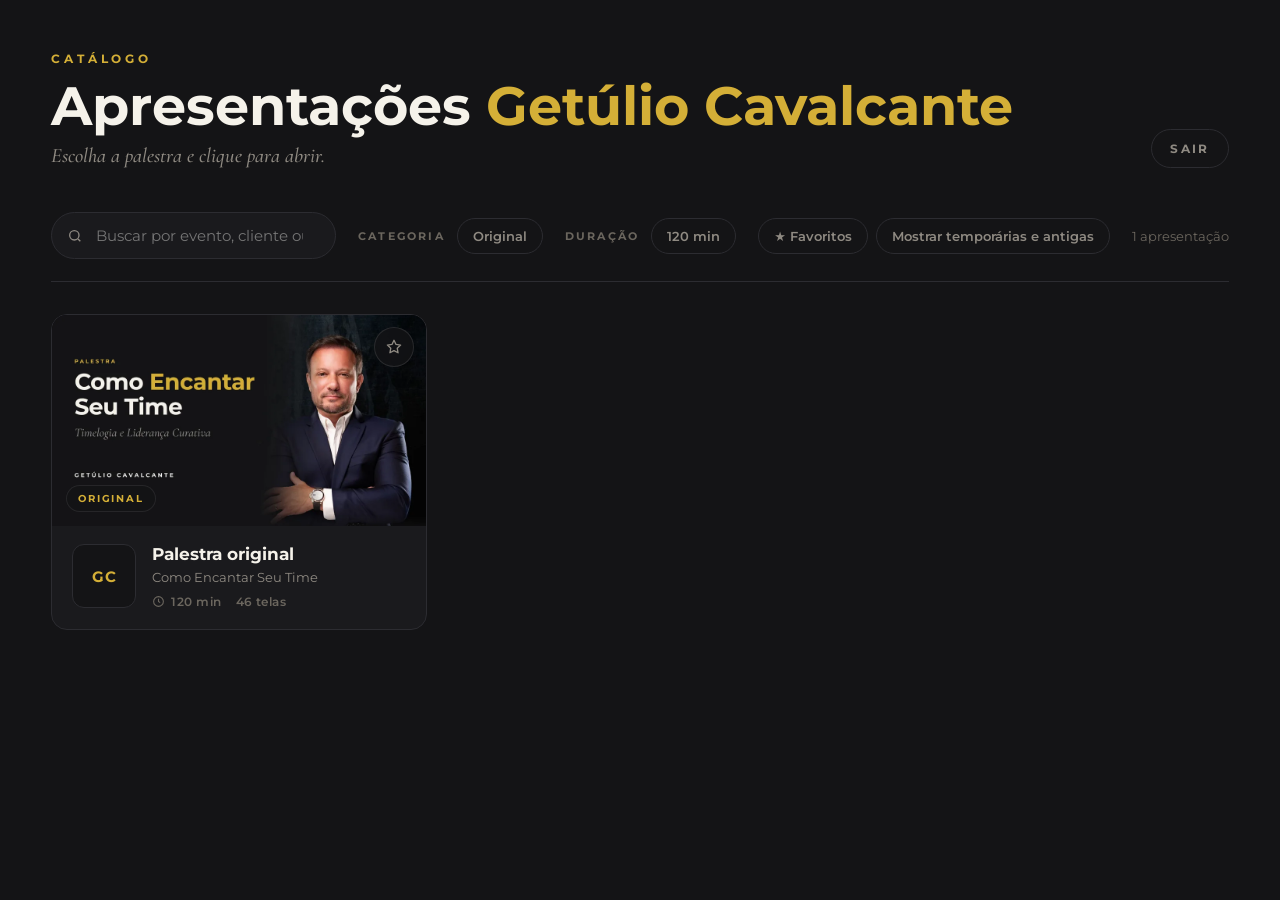
==== publicar/apresentacoes/index.html @ 5ba4e810 "Catálogo de apresentações com acesso por token - edições em edicoes/<slug>/edicao.json; build gera p" ====
<!doctype html>
<html lang="pt-BR">
<head>
<meta charset="utf-8">
<meta name="viewport" content="width=device-width, initial-scale=1">
<meta name="robots" content="noindex, nofollow">
<title>Apresentações · Getúlio Cavalcante</title>
<style>
@font-face{font-family:"Montserrat";font-style:normal;font-weight:100 900;font-display:block;src:url([data-uri]) format("woff2");unicode-range:U+0000-00FF,U+0131,U+0152-0153,U+02BB-02BC,U+02C6,U+02DA,U+02DC,U+0304,U+0308,U+0329,U+2000-206F,U+20AC,U+2122,U+2191,U+2193,U+2212,U+2215,U+FEFF,U+FFFD}
@font-face{font-family:"Montserrat";font-style:italic;font-weight:100 900;font-display:block;src:url([data-uri]) format("woff2");unicode-range:U+0000-00FF,U+0131,U+0152-0153,U+02BB-02BC,U+02C6,U+02DA,U+02DC,U+0304,U+0308,U+0329,U+2000-206F,U+20AC,U+2122,U+2191,U+2193,U+2212,U+2215,U+FEFF,U+FFFD}
@font-face{font-family:"Cormorant Garamond";font-style:italic;font-weight:100 900;font-display:block;src:url([data-uri]) format("woff2");unicode-range:U+0000-00FF,U+0131,U+0152-0153,U+02BB-02BC,U+02C6,U+02DA,U+02DC,U+0304,U+0308,U+0329,U+2000-206F,U+20AC,U+2122,U+2191,U+2193,U+2212,U+2215,U+FEFF,U+FFFD}
@font-face{font-family:"Cormorant Garamond";font-style:normal;font-weight:100 900;font-display:block;src:url([data-uri](var(--u)*9)/bZbXAZX35pC1QDChRE/[base64]/gl+Z4+7vU+FZmGe/nWBMJs8nc/SGcFyZ5QGmkSeUNTqwBVfZSIFd0UJWV567XRT/ye7JRK8hnEKC0Vm+ST/+j1bkV8gLukPzy4++LEAHaR2Ulcvl2ZJsSYZiroyZqYZgznUrTZqAToiFViMk8NyNMHhzfe1I9mOexTZbsiiwgu36qM4AYTVWbZmJUU9dandeUiI91s0gWTdRKiUSroNfPo5MS1LSxXf+IfYqQCwA2xM/[base64]/[base64]/rQfNxBoTE1qqyuev8baylWozWhshieMJi6ii7q9nS30Uix57zNb3+E7v3fVGUyzcFAaFhUF1ofXOiUvrxxRzSPAhHmjd1kJCIOLsJZyv0m3972sVE18PfHevD2SPjMEX08qLV3fxXwnRvGGV8K1WBjUBoKWf+rVfPYjtrsboQ/ClYFmIh2ukHMePn8lhgxUeJqKZC9tT3QzjVlIIa4GG63jNO/K+yGaaxkADGFqAekuwi4mZtr9OCS66prQwo2COdwLJTJoDYWkybVUtwJZLpeVskleaZMn55tbXVFbVIe9NH3pbfVHf3NThKpTt/qfbmc8FeTi6bLUCIM5qXQBuGRZcuNlT3HEERO85+FS9z7ROstmsPMwZlN81C7nY9gmUfLij6k6GLdx6iePpq1SXeZ67suTIhVzTt8W9gdRgNk42Rqa7lPI1gEeVB/[base64]//mW1Y3fWTTVD641rCc0oV51QiEVIdCjvnKroRUhUgZiKikAQxplxuK6E0Mamnm3JallLPCnabXiBp4et/jkfeo+hi4rKlxa0yBaeJ+a06XoKQFVZ2lmJbv5FGDw/[base64]/zhYISHG+DdbDvwsdhVucFWfstm3G6DbZgOI5DOWThoQ/u0IREZtYBEXQTTEiTdUOIzlDHp/5FBw/OYCVZUXQ8wwU3tUfxW7iP24zg1igj5awih8ZEdc7ziubMufQYJlXOXxDzDpd7Fjqkz192DRE3F1JrRO9um7hdjKORK2eCwIPDqPRyB29KrFkLm4cxws2F2FJsxYK9yzEvLDCLN9/[base64]/uAGXya7gNB2jbFzWEZ1Xw3xv6Jt9XrAYDgRQHladkPUry83zmf7OXqhg9LdY72C9HtTqjd3f9TpZn34MLx5u6XJidxLlbRFV4YddmkYS4W91pKeeZKkptjLlSKWojRLMrk/32bKS74KY1PUZG1LUtQnQJNcx43DPFmqFbmPS271e1OmLkb/9cIK4sB7CardpxJmHIguYiIgO3+kuaj2ZqLKRjPEegaSNnHBlJ8DNxBMUw4hPMXJj8pq+MZ7yXIuM9MIGCZHQSfYqyDEvMD9gxnAUtSTZgNvja6SaqdcgC4e3kOu+ZEwz6WOmTBhVPAfLQpRLCMpRyZOuxIMriaCsAy6hx/1RlrcGh4y/hWe4eyKgKc8Cy0vJZnW17RmVEEzUq/hLt6CDlgX8ZM5pGPeuM4HA3PBV4QJS4HzJ67wHTtdjPD/cCS2ct5K3sbIPc0CEptaUCr8bkqlF2+5ALepIJDyb1+RM2Po/6CT0GYpUlMY2DCqqYIWFwmldyiSaH6bRPzEvfT+jyh0niG6vx6i5ize5EwKEqcXcRZ4dg9mWufcJcLHQRKQcmDOV2d4rUQQW/7+FhuWUphok8pGQNCVp7tayLK4RtPDR74WhTIVTHmbvJM9vX1ZlTDS3gZRunEL4Qkfk4XatGp42Nw0iOsDDlNGMXI0iaDc0Yn+kXwIPH+DLPiHgadoVJPPCCH22P3yrywwS8cvM9puhLnY90155I3Yr6EQ3evX0XJSpOBUw/mKI/[base64]/ChY+djpXgoG2DhJ7yXKVH6wSH0OKF9c2xGi6ZdoRXc3+EJcjYHp6uQEO52Z0uXkZE0CvDK4NJ5w/NC2hciEGZpJum34chvF08+TIYFXdOtf7XN1h3morCyEFQUk5ZN51w+rjS7eEUIM/hNB9FeGm9wf+iMaXr3ATmD/F5Kt744crPgYojNpoyFTud6Ol5KkhnY/[base64]/3+mlmV9tOkVAQltcypbGrJuqlXU50kKSNTCqPSjW0ZizSemutZNsJRXg6Zp37Q/[base64]/sqbdWso0r7V7ms3hCwMVEqjFQJRuZ/9CRTFS80YC9Ppp4PWh9zlRl9rlkqFLkD9XD2/vNz792rV2iky79p93N18/[base64]/822rTd84xBA3qS2lK9/5D0Dv0UZnJV2QaqTgcl5C3JqfuGYE1nEL0d3Es0nkdU1E+xpuapOt1SkCJX44eQzPHoGjHznpwFiaTushD/pcr3MnOXajqVWUZed53DMJq8sN9DHu8AeBgskR7Z3/fni7KtPQm+mvIwGiOSdGLNQF/[base64]/Bq/28/JVofNgEeZti1h/NHnkn5KZrT0/[base64]/QrCY8bXsiE/m9FkuJq84Pj8kTHPX1ZpjCttUnwp3yborEpcEBKuaBevPw19UhPfJEkgTtDOXVN6dP/0lVcMo0qUmYy+VG6Cy3RoumQFiytq1lYoJQqcPCW0V0zHiJD1hFVoxvdGYWxDrmfWR5FSiZ8nBuGrenVgHeXkc0lr6Rdv2sr4MI9vnH+eyWod6giB7rjPv3DOVm1UvW27ILOuN4JN/qR6kfLjTdd5TiiXbjnagS4t6qw4gKUjX+8tA0uQ7BlJ3RaV1solctn2yGURGRqnbg+Os+cUvnjGhvw34DdQWu1A6wkJ80pQlNupOQK5ifYilE7mIlpw0TfuAzhhiC+lpo0ZePfUD+W2xXJw1vR16X1pCoo9ENIQBSx8SqX5h2l78JYP0V8bYluwbuY9g8B/nl+DfbvdZzlu1VTYw/mozfOZcel67sHGZ6x9D09nsvsg/CaEj/[base64]/B/ELKkLE/CHnVBLl3eRksM7/iOJnJdfMS2NHTt2mraL0e8yL9PB64xubB+imuEjDK61Gxzfoo6jm2M7SfVVYHnTLJDz+ZwIU2UidcLpufK/A6ypQJLTlm1Z1In++n8PZB0vMKKfD+983g4W4KKqOfprHSVbNuaoRt/OB0ZD10VUNNXNJWR0kyFmKMI1P1CbxHx6IQHGizDA47NJGPmzmaU/OCYEAFL+Ig9q8Smb1/6jY0ic95E/uR/oqoRaFxi5sD7jBo+zuqmKqSv/Dgr6IGC51a/lQXrkHhP+qTWKrF7NZ9dtiwTdpPhgLAydxmBR49qU+NmSz1PLvS5VK3zrWxv1Zdz0uVQFHPNTvzx5w0XpOBcpKgDGJ4xMyLR/83lfvqA03XHhenHCvg3Ur8+FgHL936yBGcpHPmHL1bLW1hmyLct82KPVeq6w59tMEyeasK0XzisbxlfIyQrSOrXGCLOrdjvEcliqJ/ei84cTpyUgOfp5FWSkfSRssZuNWxHxqGyBrm+1Fme53wq+EjA065+aWatkp7if0OeuXuVTq9y9Hn8MO4Um3ycS3Souzy7BIHpcABZPc1ZAqRcLdFvXN5qBp+Dq7iu/5pRbtfxFP7lpI/B8RcgqafJ0HiiTu1Vi8pamh9K2qvVGr98tnb2jLuw+iMaJBoFM6VHpor0vpy3glN/nuNhuMWvv3073x7eqMn3f521AU3o7DJlNgrFiyrMwHBUwyW3JMV6t8a/Wi9Os5ZKIaw+fjsJihonpaEHFjVPF1OVMZ0d6t8nRkWzlaWKZUi5nrFJKFmg804gf9BOV36ZFFe3RznvFy97LcfwfJ6uA748w+pDJ68gJHU4BWj9gBviWzwZsg0SUlrfDF5W+Um5B5zXp8y3Mb12poJoiOo/N+OKV5ALRvhAJPMnF8zwUEVLle2n8pVdZ3axuoM7lZGeGIKQhVHma+k92JHDHIi/HAapFjwNzpltSYgiMhUZpkhOSHURpRppG78pqm2K8Fpe+EVcTxqrKR1MCcL4Zu9SSKVb0odHXTssQWnDPJSYrjajqIFRYzRKH/vQySIlZUT6XgPRV63plSo3h0XpkLybeidhTFNs48UFWV5Ul6HOSCO+zrLfTUZ66dP1JsyJ30Rw/l0ssg+1erDf+JDz33qIWCZEfCKZOANrN1b5cA+ZgpB5Rs+i7bOoq5ESZKHKDXihpSzoEB0Fk3cN16dsfx0A4GiJIRaCILa4J2TmPMb/0v2kgt+HSPDemXmjsCe8EptKfjN6Z8y5gv84mK2I+lBGBvBS0YkiMT7hWTglrjHAo/ol+W4w5O0wofXEoRFGMDBMdtJBbhuzM9V7SlTGL0ThlK/Vsuy6wDvhjV9iKAAndSiU2MzgwSSimIRW2zpYWA6L+9+H+d8wpX4QIKHlpNQ0/[base64]/pgEIvMOy1oSLsI6sij+p4avrV/7O36gF8PjGSL8TUyjxa0NyfiX+9J9F/ztAViblgWmt+iP7Yz8MZj3aNRfh7tQhRmibyi2z3T7/z3F5JDpuETeZ7Alf27h505hBT25vn97cPP0BETylCuRxM155vr2IuSvbgGF8YE4BEhebuiWujMsL9EzGkJuGXofdRS+f0VKZyGrc+5UMutC8uoXtJmLeHDxJOSkHtksMK2CwnzCmsu9Vg7XT5C6EEgykc7I3VPc6CBje08N/dgTDQf9lDzorpqKmVGXkILx7V9CaMHOS02RP+ez18tKnkUf99MtHIHUkhZHFXVBD0eCNrbvFNd0rOlQHwjj6yKkWWAhT6+LpCu1yyF910xqiKpt+M46R1Ao7LUNULBuZOKd432x9YC9VKGJUC5f+8wUfquzupDFv787jx9dgcPh/PwiwzGYBiijcIWWRUXVHX73z7P4dfXI+m7gLlPv/BzEWSW9pWmqeZVpUmDSKhkLYzcnUoEm+02Tmh0Qo02QcZwlTA4/T1Fp/e7H61C4FUy+94hA6hFtBD9bbuB46Hc+1ksNWaB3FoSQuKSYD1/oWf7nS3GtDGvI8I9fcDVza4z7a0E7q5vRwYLjVOZ5lweuqRevB2nGmISawj/jCmF2V+Bqjlqq8h+dzHIZ1i3W7JKaPBCElQaSD1P2lECWG3LaKoCAFZc9Sv66a2EKmVpEmbsdQLVhOZhMnnqbxCdhJdTDMqSYm8ODi+lVy57fjOYnhIkQorJ64ui1XfvVpj8sn03De3bFtfKW/aicxc+SWzhemu2N7DpVnx97dAb8gCne4pV12R3B3xKblG/v1sd1R4S4HMa4Th8rat4wnrPYwx/5BVK/zREq0Izo2SnStfuWEEE1OInjTdiQW/LTXL3pJWGGdvUlRyqFXU0OBaPeAEjFY/mGcMWXwxxbfBu6LSbRnJ00Kj2IkCIroLVlT61lKIJThzkbP9j46g8O91FiLpjOF9pYcxfmaEXtwTbrQNvg9Fjk3mPN9T0ruCB0JbBbUzoeb3Ym02r0TDnelQk/qpIe29bhgTFWYUDLZyafDa+ta0KFMEW3oUMnCxnsWBA9SCBjogGJdH8lC2PlZZxwOahxlhK0aBLzSBXyo2IYEggfp/cP5RcbAByfaLyIR5O0w0pP+QpdTJYvif911zzmMhBjXqN0ai5nU+jCL3XAOfQ0kFB52cbx3IKX5+bEBOEJsQkSCKBG79Wl4hOGp33wEONXsaOS0OVC/rDXro11PfQZOS02BuE2NKOc+eA2pHrArYS+m1eX/[base64]/[base64]/3S0TUSXVUa2YNKm038RcCR3MXCzEV7eAVMYmaz3khAc1/OYyxm6R7ZO9WxXAWz2efLGWqOij9RFyyk9R1AK5Ro9CFKL/[base64]/Iixt7d2ITInryCl4RSCOBqYCeoF3WxPkTALMQTHl0GAd5kYuU7szUFBBPmoj+zcKuzSFQRSlCBJZy2lJIWeuV0GqjLQhj1v3/GPNCtV9Wg7NlZyvh6Z7Hh+uywgWk49GyNvhIa4gcQpGd/Obu9CltzpkmnPqSzXUrmYrhtGmcqZFEDvGY3AxnpkQhQoLrxx1ng0A7gjcRAsrS0tna3BHPSFmtPTtUCdeI/Gu3qUF1BhE98qGa7xEXTrJYZrv6OhpnsHrmkriGjHiPCoEXj1DEXtNdD/dxlCAGW7gLFnObgOWiSbdEUzot3cVStrnJ/zyMjn4ThRtS44BGzaXEUyvzM2u5OG+c+NkD4tawK4bVH4z5kkuNh41Pqbmv3nf+P7pEz2iOK3Pkwmvi1UXLazrOyn5fKPSBim/UJeeSFW8z6fHsyG4ZBKM9p1+eQAhfZJBB4BDynCdHJJ4JRJViv7kuqyJNb+VgDca926wHSGbxZdLU0vioxs5UmU031LgKIo4TUuNtvB/+VVXJX5jJjbTHwhFHZHkTcs1CLl4nqwUomLz5SwWXfSpQwQhHLaCYuCNCqhULHDw27b7iJc8VftyCggn8imjfDYFcuCizn5fYvIVAF78pfiOyUIyppUMmTiHU8y8uyAcPcVQVC31FZu2pLkUHUBUJhR9A9G1mWwHP/1QjYnfgh+byQAUY2Zm1IIVYh9Z9aR0JOkAzE3bM0pNxb8HaYHue5J4wAibjEsoZxc8ebuqGIFN45le21Y7dDbTZAf+jVqEu+YmbmMMHgnJ66e6x/4Q5AvVPwED15JEcONxXD7vICF7vtTcj3oElfRjVsqJTPBiOD+dH58KqgbomTlXmBzZTjS+YxalmaxjbF2Bcw27GWcafKsyWk65T/DBV0zp3gw00prS0VknB6mie7RlmqdmeBCqLI7nbYANlh/9d9gDqucCdOhF7lH8hbMt7KCHFnlkwhgh6UZL5xvb968/uHD/0bj/76hm2/i0PxmshIz0P07XtK1C0pG2Hgg4EIZ5w4qUDdtyodlyteS23RwnBMGHGX53jZxsFO157Pbt1ltgIh+p6HSga8LqLELVcj/Uc9GH5xeUBksLeHgQ925g2crQLInARr077xalnzlqT67smrqosBQilJJzGih9tK512DkuUCWW2HpBx/ZBf/HrayVQJPWFtNdEXQaecnkNcOZVkXvQ+oNPrpGvR9qFM+K+p7SLHxUxSK4Kx+li8GcTg3mQtvE2FiQsTJr4FqhY1l0inrhcrWOgOoXf3LcZYRCOxXXH9pXyEh8msEDvZ/qKpEE3zw/Hq+6O5j+xRwRLMFPUASocBu7cHx0+/Qd3WQTo/r4CwdxmvT7eJcmcdXsLo+G0+k88eLp+46ZrG+NR4Lg91R30scm1P3+0PtiiVCKej2c+OBXgP3sckXJIANmlF6zTQ/dxdRh9aZWmUSi4uqFtkqp2Z+HXXFXm7nUjlNPJlghdw+a7fxfElydSjKHu73GxHxRsUT6fE6bwYKoC/iIB2tUkV/qSC9Xwzrn/4Tl6PjpnsPVWKqYpChYfjkVd8Novh27bjyert40OU9eu725xKODMrzta2vjveZF1ndQPHvl1sSPnSe0S2MA30YVitPWEzEgeVmvyXFaApxtHHjBAigsOHpJp9ijqJPemaMExoTWx8aRz9GbEDwEEEnwxqginsZRoWMeddI3TQJPnOj1+FSvrDFFBDJfDKFth9YmxV/Ear7QTq/GooOrgsBUZe8gD2mkRDi8RNnqokoU7LW+oTz3GZFQ1lSbIERzcom5fDCyFXl2vSE1p7qqO/matsaJVVOvQWDBh/08XkMg6YJwB9MDooRPG1QI8ahRh9zX8SDRC378c3X+LckAoTBkuvLOGK7qgdNxyunU+LipNNKoQ0Z7aSnAkG1BTAdgQjwpFQqCFWFMjGz34IIaufta+0V/wTE0Mu4j1ZpM0LuN0/CywSXNlX/NTmFuGocd7dQzPLDQbfml06VpmtYp33dm1xfhWR4IdxGXcU10d+8MF9lfIvUoJMMxjdTyAKwxYbcFaxz0Df9kjbsL+HvIf/CyQ5YOsHorTRgrRnqD0xPVIQarJGBQik3TdDBLh2WvbaOZcdsc9t5r38UFjZ1N8NgKCV5LNKFXS2LC13Jc4qKzJJieorRMyBmOLVkseRdRC57LNCttWvl/fbZAVcH2emiPKC5jd0KXCYIFA86gARn1ZVKHH78St3cQz8e5XScELhkIvRlB2bz3taVjAhQuXMfeAJybxgWRSBOhpUpeItkzPYiKcyZRwUwVyFe7ZAccwVPgirG6xN/3mVd4iE6AAMQ9aU1TntH5HPTc5br5pFw6FJW1z7+kbKgWT6PknHs3WXo1bKGwPE6FenDeD0PvffB++RHLYOhAjZswy80sJzgnR303Z2JdR+/Fmubpih7hYkreJC3AJMhJjkc+y5Ofts+Yqd3qHYK7vXF2bgSt0TmjbVYcjFUZKcyqckZbjHsuhdNp7NOcV7dDf6dTLHzn9PVIQ2A7mwPdfZCspQI4ji+7S/1ksIuFOCD3uuk14FZg1+JKunCI24uJEKHeJR1MpKQEhQhj2WRD60anohCJMlp9DBiY3tuZGaqSuyTqHZNAFjl7HxJtia+rYSasHgAWrEiikzTCtBQQNOlCAoKD/OXkk8M0Q+PqwuyquN2dn5VrfAqPjDm85XZFNr7T+FiItUEpj/wDPn3WGfcN4i4D3PH7nAbo3yGDKyuFKL1pbcqv3vZpYUu4cVfgBHwO1fa1LfeSt7517m/T+PhShBAe8l4X4T/UztLtzc1cmAi/9WiQdPoi50T35hL1loK2zpGQM3gYITZ+/fia2WKgl1gg1jggrPymVznldC8CoY3SqBsxsVUFJ/5F/zr8GDuI/+pUsVb8t4E0Vg1kmPBh+nL+xzsK5f1SDQzLaCpIvmvH8XR9/fGK+xRqHcNy8Qr74wm9NHKOmiurw3bV1k1W9udiQkSPaDbEuot0AXygM4xioi/FvwzWX7OEI2xiaXzqN6sBbKYFm2mi0+qkzQnoa0jsb5mFy0/g7U0qm1T4dfkir/3PixSpEHMkuLNbVbfkLtmowgeCQ2i4rJcVSU2tNohlWUp0UIRaJKD2K/Y+UwAWjhWToqJI1vWo2PBlhRNsEzh1ZWaWyZiFQFz0gwdR4P8HFm6NfteQDt0o7aB7FTOB1xIg0tsQ18TyyoVxMea9sWEXd3UpXF00Ri11FDEPH1F03Ttyl1+KPMmI3z+NAaTIL+WYCP3n9G1VowyBNgyarelymn+8fU/phqxKcyYCZ96gwO1NKXgo7twwLmAvneHt/cldud+dHUbM5jY7ro6YG+nazs29Li1cNmiyhpvg2AFM87UqjiETO+XN3UM77+nkGYNKm5vYBxkCMOrZU60ecMiRwOmfrzbX74tB+s6g79teLOF7KJ51yD3WstM+sPx/6NvIq4oXO2ZsRmxPHPrnmHLBK7xKSVncwF3pYT7857YSc0JMeEDmHc7nlQLT7gPzHxjO1H9SLip592C8SoOYEe282V4bNgHgsbKMC+DRCtK4SC6FnE9WI8j4btV0bI3vrTUxbmpTYGqpq9RePa4/v3isyfVpuMsv6cZRBMVT8dZoSxvFJfppxIPpgTKoLmMsYCYvdreKFuZ+5d1zQXSo2rqu8enOB6fWzGxZasELcgd2YsLmFeASnc7KJ2KJQhXhRCb4FWwifOI6BqwoeKFgVvG9dvAoAIkcwcHhTmwNyHygwGZ/uPSsL62cYcvi67XdBduLslI70/JzuukLCjPop943jc69lBuwckCGKJy2rLgwE/4QhW21cTHpq0gLGdr63vEjg8FmtdhVWpsTMSJidsHzmY7GEy8ttQMEgBLzRvell00d27eMkFcA4Nlp+TsA4PmtrdW/1saX8+5pPQAaBgCAALnm/zPA67utZTFvNzMFHgw6qpsGJsZVb23x46RTBlQuvnWI/fTNFvGlcm+pusWeiABsaR5was44ttvtVjy1mr0op+/UOHh/1/Ujn2+ThzxUs4FWTL5VAtjZnr/F1AhXvckApl0bTduuaizGVtM26esqRCu0BfpBCuiQQwmwFIvSL/69PCv+RNhlgOOffDO71JrD1Twynb2a5z5BVnEtVGF0OYG3nBLKkCtIlGwnRFKxlaZ8vV8aYT85jwSA/c51h2gZ5Hubx1yiHZZ+uElvtqIXb+zpROnGkxSfnIPBVAXVumvKAdLs2770F/HVC61CGyAPHFs7bI3jtVerNVQJofy04H+HvU++85gQ1WgZqtqoVsbdzK84LTSCGka34iA8BoKpMu7dSHXV5TDhk3Wxp5A5Znq9pk3sWTZNPsRmh8h8z5P9b+H/uuh7rtw8syu1zQcseZkjx0lyWFD+15rKrk1jQnOeP+6FW+JE7MZxuDWOxx5Hc8B9cQb2xpm4HW6FA3Dkwz4rPszJAs4PJv/SJAu0/uFKIZcvDH5HcUbCF2iG/L9TDKFVFa6i7poL7uG7oao9ReYUKgPQrwDerOg84NcHp7TwROvU0Kq2eb9KskVdExRIHGV3VITfF1n57k0xsFjvqqhgvIxyUbgBc+NAlw0GvTiDOTzMMFAM/[base64]/hLz7AplAx1ADnhfEww8gjR3zZnnTYWNU4Htq3IyuAwHQtEn57nzcVKIj6iLwineOBkLDy9bDqvlNN3aPbUwy3pDEwk5yCRABVvEYc1hxwqSAd1bLrZQ7uvqYCRZGEezqa3xi/P18axwaKNH4jd2b7KrOeH276RRHYxGVV4v+bSz8MjC+QrmnRFp6EfuwlJNy1tbI21Xty0Lbzh1/NaMvLLgS1tqFlFxdrtysqBqK31gcW6/roEQv2N0FECFCKIQD5Zy8fKad7IgzXkNLvLhxz/ZcMllV1wVkBwIFJRcCE4eEiMJeEJEDJJBupCQIkeJ6prrMty0zF6VQr0XJkIzkSl0y22Z7vwRjmvrL5spEi7tsNJo0T8vk9MF5wy12zB7uKXyFc4J7TzXRnztB//FOngTh446SXQ3zkTGGm9CxMbpzAVpnqSLSRZo7bOVukYVnNpE3bio/UaTTJFnslJTdfeBx9v/pF56RyffdDNM00df/fT3Tp0BXNfeyCZWFnp8jmwjDFciXu4SPXqUBFV+4vk5BgDlJdEJsiUGRyA5tf2+GSwOTyCSarSR0hzvuovPd+P/[base64]/asD4fWjueEtLveTzWoYgW8Yj5BykdhD5mnliz8tEExx/SL+ih1dMASZx9/LMc6RTSmVc6+a7VEc6zqc/hly9w4emZFmSLIBC7S4rY8RDV9vq2MBQA9V0O787bR2GKi+S7Kj9iRp+frvjxIYVmvzw9ac871a9Wmphd/zgcq53bj9uh2KpdD8m5QrY/Fh5X9AMkRebEVZqDUeWqkRW31ydsyHdOtUZCOvIJLWfKrMkgG6VpMsgooxKbDHJhpYpQoRSoKGzVIa3Wv8b2/LbMvNKJPrzA9RBRw4tmjUNtKZGUlEob6ET7DkowN4mgJwxOmYNTyeBYf818g2PdWKTuOx2c4o+4YdL3/tBRHU3oLfQT0ToS7cRumJq7uV/Vd5ajVb9S5w++pPODvxpVSlSZUUYHyimnjA50oJRAxzGjXbufh7ZRoqjhZAZSVkgw8WgiNRTo8SGaQdDbhIdOjcCABDMAAHkGZIAATDSD+LdBPABgQIIZAIA8AzKAEEyFrKQ1aVYa7GJFZUbbLMd+y3bS7tm9z6fJ7Ly/3t+vplEn7e6x15uxeYRsg2KSpbjQ1DjPtqrLhairq0aoExEKOhEuv6lK5bHjyiliCxF2vU7C1k+5vtfEK6/9224VU13y959iy++RdpAae88QU+47Y+TWyC1n/NURE8SN9DDzvRkgyV4Id+zlLfb3f+tFG++93bO8/1r8+3VfXQwAAAA=) format("woff2");unicode-range:U+0000-00FF,U+0131,U+0152-0153,U+02BB-02BC,U+02C6,U+02DA,U+02DC,U+0304,U+0308,U+0329,U+2000-206F,U+20AC,U+2122,U+2191,U+2193,U+2212,U+2215,U+FEFF,U+FFFD}

:root{--bg:#141416;--bg2:#1A1A1D;--line:#2C2C31;--deep:#0E0E10;--gold:#D4AF37;--cream:#F5F2EA;--mut:#8F8A82;--mut2:#6B665E;--ease:cubic-bezier(.22,1,.36,1)}
*{box-sizing:border-box;margin:0;padding:0}
html{background:var(--bg)}
body{min-height:100vh;color:var(--cream);font-family:"Montserrat",system-ui,sans-serif;-webkit-font-smoothing:antialiased}
button,input{font:inherit;color:inherit}
.wrap{width:min(1640px,100%);margin:0 auto;padding:clamp(22px,4vw,64px) clamp(18px,4vw,64px) 80px}
.in{opacity:0;transform:translateY(18px);filter:blur(6px);animation:in .9s var(--ease) forwards;animation-delay:calc(var(--d,0) * 1s)}
@keyframes in{to{opacity:1;transform:none;filter:none}}

header{display:flex;align-items:flex-end;justify-content:space-between;gap:24px;flex-wrap:wrap}
.k{color:var(--gold);font-weight:700;letter-spacing:.32em;font-size:12px}
h1{font-size:clamp(34px,4.2vw,64px);line-height:1.05;font-weight:700;margin-top:12px}
h1 span{color:var(--gold)}
.sub{font-family:"Cormorant Garamond",Georgia,serif;font-style:italic;font-weight:500;color:var(--mut);font-size:clamp(19px,1.6vw,24px);margin-top:8px}
.out{color:var(--mut);text-decoration:none;font-size:12px;font-weight:700;letter-spacing:.2em;border:1px solid var(--line);border-radius:999px;padding:11px 18px;transition:color .3s,border-color .3s}
.out:hover{color:var(--cream);border-color:var(--mut2)}

.bar{margin-top:clamp(28px,3.5vw,48px);display:flex;flex-wrap:wrap;gap:12px 22px;align-items:center;padding-bottom:22px;border-bottom:1px solid var(--line)}
.search{position:relative;flex:1 1 280px;max-width:420px}
.search input{width:100%;background:var(--bg2);border:1px solid var(--line);border-radius:999px;padding:13px 18px 13px 44px;font-size:15px;outline:none;transition:border-color .3s}
.search input:focus{border-color:var(--gold)}
.search svg{position:absolute;left:16px;top:50%;transform:translateY(-50%);width:16px;height:16px;stroke:var(--mut);fill:none;stroke-width:2}
.group{display:flex;gap:8px;flex-wrap:wrap;align-items:center}
.group .lbl{font-size:11px;font-weight:700;letter-spacing:.2em;color:var(--mut2);margin-right:4px}
.chip{background:transparent;border:1px solid var(--line);border-radius:999px;padding:9px 15px;font-size:13px;font-weight:600;color:var(--mut);cursor:pointer;transition:color .25s,border-color .25s,background .25s}
.chip:hover{color:var(--cream);border-color:var(--mut2)}
.chip[aria-pressed="true"]{background:var(--gold);border-color:var(--gold);color:#141416}
.chip.star[aria-pressed="true"]{background:transparent;color:var(--gold);border-color:var(--gold)}
.count{margin-left:auto;font-size:13px;color:var(--mut2)}

.grid{margin-top:32px;display:grid;grid-template-columns:repeat(auto-fill,minmax(min(100%,360px),1fr));gap:clamp(18px,2vw,28px)}
.card{position:relative;background:var(--bg2);border:1px solid var(--line);border-radius:16px;overflow:hidden;
  transition:transform .5s var(--ease),border-color .4s,box-shadow .5s var(--ease)}
.card:hover{transform:translateY(-4px);border-color:rgba(212,175,55,.55);box-shadow:0 22px 50px -24px rgba(0,0,0,.8)}
.card a.open{position:absolute;inset:0;z-index:1;border-radius:16px}
.card a.open:focus-visible{outline:2px solid var(--gold);outline-offset:2px}
.thumb{position:relative;aspect-ratio:16/9;background:var(--deep);overflow:hidden}
.thumb img{width:100%;height:100%;object-fit:cover;display:block;transition:transform .8s var(--ease)}
.card:hover .thumb img{transform:scale(1.03)}
.thumb .ph{position:absolute;inset:0;display:grid;place-items:center;padding:12%}
.thumb .ph img{width:auto;height:auto;max-width:100%;max-height:100%;object-fit:contain}
.thumb .ph b{font-size:15px;letter-spacing:.3em;color:var(--mut2)}
.tags{position:absolute;left:14px;bottom:14px;display:flex;gap:6px;z-index:2;pointer-events:none}
.tag{background:rgba(20,20,22,.78);backdrop-filter:blur(6px);-webkit-backdrop-filter:blur(6px);border:1px solid rgba(255,255,255,.08);border-radius:999px;padding:6px 11px;font-size:10px;font-weight:700;letter-spacing:.18em;color:var(--cream)}
.tag.g{color:var(--gold)}
.fav{position:absolute;right:12px;top:12px;z-index:2;width:40px;height:40px;border-radius:50%;border:1px solid rgba(255,255,255,.1);background:rgba(20,20,22,.78);backdrop-filter:blur(6px);-webkit-backdrop-filter:blur(6px);display:grid;place-items:center;cursor:pointer;transition:border-color .3s}
.fav svg{width:18px;height:18px;fill:none;stroke:var(--mut);stroke-width:1.8;transition:fill .3s,stroke .3s}
.fav:hover svg{stroke:var(--cream)}
.fav[aria-pressed="true"]{border-color:rgba(212,175,55,.6)}
.fav[aria-pressed="true"] svg{fill:var(--gold);stroke:var(--gold)}
.info{display:flex;gap:16px;align-items:center;padding:18px 20px 20px}
.lg{flex:0 0 auto;width:64px;height:64px;border-radius:12px;background:var(--bg);border:1px solid var(--line);display:grid;place-items:center;padding:8px}
.lg img{max-width:100%;max-height:100%;object-fit:contain;display:block}
.lg b{font-size:15px;font-weight:700;letter-spacing:.06em;color:var(--gold)}
.txt{min-width:0}
.ev{font-size:17px;font-weight:700;line-height:1.25;overflow:hidden;text-overflow:ellipsis;white-space:nowrap}
.city{font-size:13px;color:var(--mut);margin-top:4px;overflow:hidden;text-overflow:ellipsis;white-space:nowrap}
.meta{display:flex;gap:14px;margin-top:9px;font-size:12px;font-weight:600;color:var(--mut2);letter-spacing:.04em;flex-wrap:wrap}
.meta span{display:inline-flex;align-items:center;gap:6px}
.meta svg{width:13px;height:13px;stroke:currentColor;fill:none;stroke-width:2}
.empty{grid-column:1/-1;text-align:center;padding:80px 20px;color:var(--mut)}
.empty b{display:block;font-family:"Cormorant Garamond",Georgia,serif;font-style:italic;font-weight:500;font-size:28px;color:var(--cream);margin-bottom:8px}
.past{opacity:.62}
@media (prefers-reduced-motion:reduce){.in{animation:none;opacity:1;transform:none;filter:none}}
</style>
</head>
<body>
<div class="wrap">
  <header>
    <div>
      <div class="k in" style="--d:.1">CATÁLOGO</div>
      <h1 class="in" style="--d:.2">Apresentações <span>Getúlio Cavalcante</span></h1>
      <div class="sub in" style="--d:.3">Escolha a palestra e clique para abrir.</div>
    </div>
    <a class="out in" style="--d:.4" href="/api/sair">SAIR</a>
  </header>

  <div class="bar in" style="--d:.45">
    <label class="search"><svg viewBox="0 0 24 24"><circle cx="11" cy="11" r="7"/><path d="m20 20-3.5-3.5"/></svg>
      <input id="q" type="search" placeholder="Buscar por evento, cliente ou cidade" aria-label="Buscar"></label>
    <div class="group" id="cats"><span class="lbl">CATEGORIA</span></div>
    <div class="group" id="durs"><span class="lbl">DURAÇÃO</span></div>
    <div class="group">
      <button class="chip star" id="onlyFav" aria-pressed="false">★ Favoritos</button>
      <button class="chip" id="showOld" aria-pressed="false">Mostrar temporárias e antigas</button>
    </div>
    <span class="count" id="count"></span>
  </div>

  <div class="grid" id="grid"></div>
</div>

<script>
const DATA = [{"slug": "original", "titulo": "Como Encantar Seu Time", "evento": "Palestra original", "cliente": "", "cidade": "", "data": "", "duracao": 120, "categoria": "original", "fixa": true, "telas": 46, "logo": "", "capa": true}];
const CAT = { original: 'Original', empresa: 'Empresas', igreja: 'Igrejas', evento: 'Eventos' };
const CAT1 = { original: 'ORIGINAL', empresa: 'EMPRESA', igreja: 'IGREJA', evento: 'EVENTO' };
const MES = ['jan', 'fev', 'mar', 'abr', 'mai', 'jun', 'jul', 'ago', 'set', 'out', 'nov', 'dez'];
const hoje = new Intl.DateTimeFormat('en-CA', { timeZone: 'America/Sao_Paulo' }).format(new Date());
const esc = s => String(s ?? '').replace(/[&<>"']/g, c => ({ '&': '&amp;', '<': '&lt;', '>': '&gt;', '"': '&quot;', "'": '&#39;' }[c]));
const fmtData = d => { const [y, m, dd] = (d || '').split('-'); return y ? `${dd} ${MES[+m - 1]} ${y}` : ''; };
const norm = s => String(s || '').normalize('NFD').replace(/[̀-ͯ]/g, '').toLowerCase();

let favs = new Set();
try { favs = new Set(JSON.parse(localStorage.getItem('lds-favoritos') || '[]')); } catch (e) {}
const saveFavs = () => { try { localStorage.setItem('lds-favoritos', JSON.stringify([...favs])); } catch (e) {} };

/* temporária: sai do catálogo depois da data do evento (o link continua valendo) */
const escondida = c => !c.fixa && (!c.data || c.data < hoje);
const st = { q: '', cat: '', dur: 0, fav: false, old: false };

function chips(el, items, key) {
  items.forEach(([v, label]) => {
    const b = document.createElement('button'); b.className = 'chip'; b.textContent = label; b.setAttribute('aria-pressed', 'false');
    b.onclick = () => { st[key] = st[key] === v ? (key === 'dur' ? 0 : '') : v;
      el.querySelectorAll('.chip').forEach(x => x.setAttribute('aria-pressed', x === b && st[key] === v ? 'true' : 'false')); render(); };
    el.appendChild(b);
  });
}
chips(document.getElementById('cats'), Object.keys(CAT).filter(k => DATA.some(c => c.categoria === k)).map(k => [k, CAT[k]]), 'cat');
chips(document.getElementById('durs'), [...new Set(DATA.map(c => c.duracao).filter(Boolean))].sort((a, b) => a - b).map(d => [d, d + ' min']), 'dur');
const tog = (id, key) => { const b = document.getElementById(id); b.onclick = () => { st[key] = !st[key]; b.setAttribute('aria-pressed', st[key]); render(); }; };
tog('onlyFav', 'fav'); tog('showOld', 'old');
document.getElementById('q').oninput = e => { st.q = norm(e.target.value.trim()); render(); };

const IC = {
  star: '<svg viewBox="0 0 24 24"><path d="m12 3 2.7 5.6 6.1.8-4.5 4.2 1.1 6.1L12 16.8 6.6 19.7l1.1-6.1L3.2 9.4l6.1-.8z" stroke-linejoin="round"/></svg>',
  cal: '<svg viewBox="0 0 24 24"><rect x="3" y="5" width="18" height="16" rx="2"/><path d="M3 10h18M8 3v4M16 3v4"/></svg>',
  clock: '<svg viewBox="0 0 24 24"><circle cx="12" cy="12" r="9"/><path d="M12 7v5l3 2"/></svg>',
  pin: '<svg viewBox="0 0 24 24"><path d="M12 21s-7-6.2-7-11.5A7 7 0 0 1 19 9.5C19 14.8 12 21 12 21z"/><circle cx="12" cy="9.5" r="2.5"/></svg>'
};

function render() {
  let list = DATA.filter(c => (st.old || !escondida(c))
    && (!st.cat || c.categoria === st.cat) && (!st.dur || c.duracao === st.dur) && (!st.fav || favs.has(c.slug))
    && (!st.q || norm([c.evento, c.cliente, c.cidade, c.titulo, CAT1[c.categoria]].join(' ')).includes(st.q)));
  list.sort((a, b) => (favs.has(b.slug) - favs.has(a.slug)) || ((a.categoria === 'original' ? 0 : 1) - (b.categoria === 'original' ? 0 : 1)) || String(b.data).localeCompare(String(a.data)));
  const g = document.getElementById('grid');
  document.getElementById('count').textContent = list.length === 1 ? '1 apresentação' : list.length + ' apresentações';
  if (!list.length) { g.innerHTML = '<div class="empty"><b>Nada por aqui.</b>Mude os filtros ou a busca.</div>'; return; }
  g.innerHTML = list.map((c, i) => {
    const nome = c.evento || c.titulo;
    const thumb = c.capa ? `<img src="${c.slug}/capa.webp" alt="" loading="lazy">`
      : `<div class="ph">${c.logo ? `<img src="${c.logo}" alt="">` : '<b>GETÚLIO CAVALCANTE</b>'}</div>`;
    const lg = c.logo ? `<img src="${c.logo}" alt="${esc(c.cliente)}">` : '<b>GC</b>';
    const tags = `<span class="tag ${c.categoria === 'original' ? 'g' : ''}">${CAT1[c.categoria]}</span>` + (!c.fixa ? '<span class="tag">TEMPORÁRIA</span>' : '');
    const meta = [c.data ? `<span>${IC.cal}${fmtData(c.data)}</span>` : '', c.duracao ? `<span>${IC.clock}${c.duracao} min</span>` : '', `<span>${c.telas} telas</span>`].join('');
    return `<article class="card in${escondida(c) ? ' past' : ''}" style="--d:${(0.5 + i * 0.06).toFixed(2)}">
      <a class="open" href="${c.slug}/" aria-label="Abrir ${esc(nome)}"></a>
      <div class="thumb">${thumb}<div class="tags">${tags}</div>
        <button class="fav" data-slug="${c.slug}" aria-pressed="${favs.has(c.slug)}" aria-label="Favoritar">${IC.star}</button></div>
      <div class="info"><div class="lg">${lg}</div><div class="txt">
        <div class="ev">${esc(nome)}</div>
        <div class="city">${c.cidade ? esc(c.cidade) : esc(c.titulo)}</div>
        <div class="meta">${meta}</div></div></div>
    </article>`;
  }).join('');
  g.querySelectorAll('.fav').forEach(b => b.onclick = e => {
    e.preventDefault(); e.stopPropagation(); const s = b.dataset.slug;
    favs.has(s) ? favs.delete(s) : favs.add(s); saveFavs();
    b.setAttribute('aria-pressed', favs.has(s));
    g.querySelectorAll('.card').forEach(c => { c.style.animation = 'none'; c.style.opacity = 1; c.style.transform = 'none'; c.style.filter = 'none'; });
    setTimeout(render, 250);
  });
}
render();
/* depois da primeira montagem, os cards não animam de novo a cada filtro */
setTimeout(() => document.head.insertAdjacentHTML('beforeend', '<style>.grid .card.in{animation:none;opacity:1;transform:none;filter:none}</style>'), 2500);
</script>
</body>
</html>
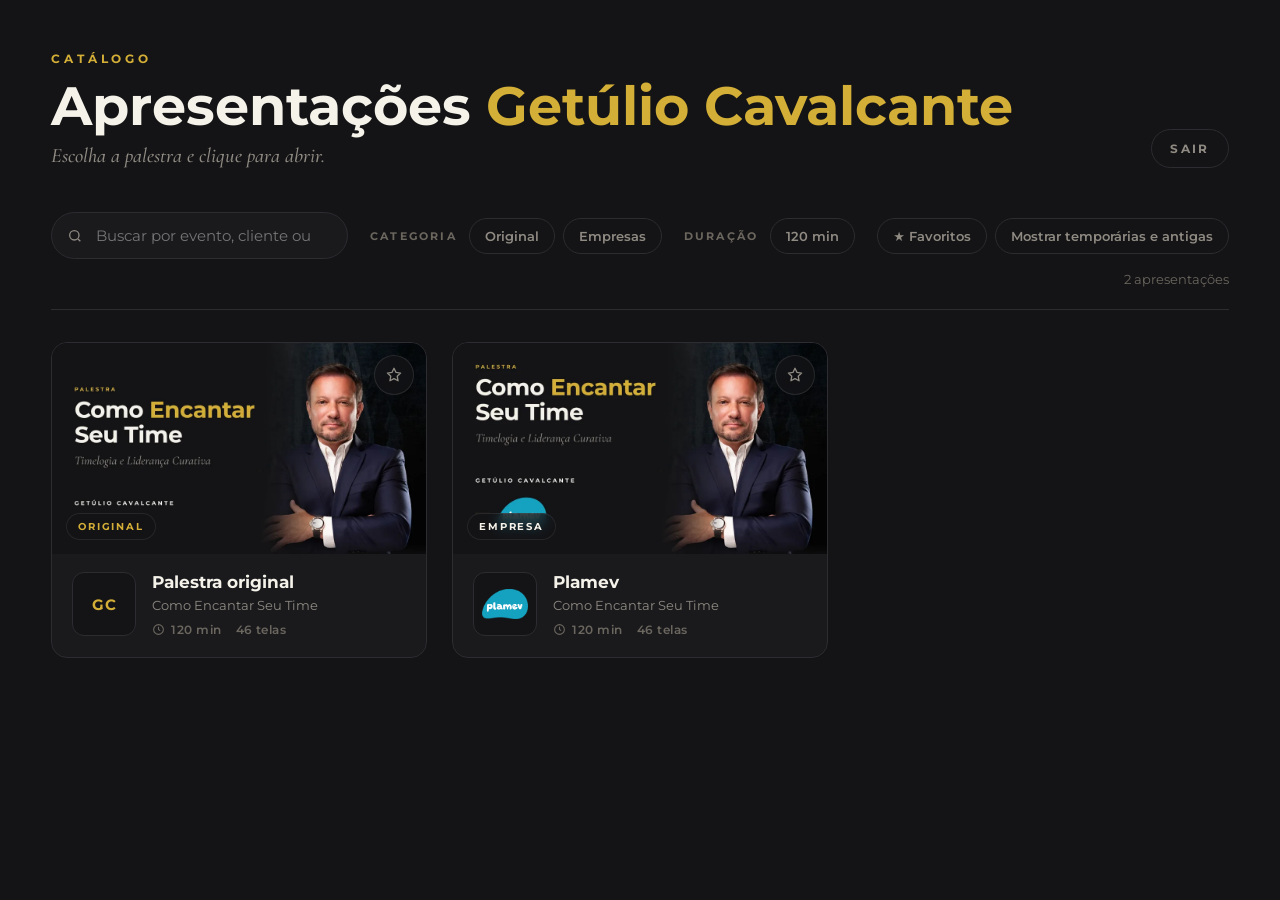
==== commit 9281ea41: "Nova edição: Plamev (palestra completa com o logo na capa) Co-Authored-By: Claude Opus 5.5 <noreply@" ====
--- a/publicar/apresentacoes/index.html
+++ b/publicar/apresentacoes/index.html
@@ -104,7 +104,7 @@
 </div>
 
 <script>
-const DATA = [{"slug": "original", "titulo": "Como Encantar Seu Time", "evento": "Palestra original", "cliente": "", "cidade": "", "data": "", "duracao": 120, "categoria": "original", "fixa": true, "telas": 46, "logo": "", "capa": true}];
+const DATA = [{"slug": "original", "titulo": "Como Encantar Seu Time", "evento": "Palestra original", "cliente": "", "cidade": "", "data": "", "duracao": 120, "categoria": "original", "fixa": true, "telas": 46, "logo": "", "capa": true}, {"slug": "plamev", "titulo": "Como Encantar Seu Time", "evento": "Plamev", "cliente": "Plamev", "cidade": "", "data": "", "duracao": 120, "categoria": "empresa", "fixa": true, "telas": 46, "logo": "[data-uri]", "capa": true}];
 const CAT = { original: 'Original', empresa: 'Empresas', igreja: 'Igrejas', evento: 'Eventos' };
 const CAT1 = { original: 'ORIGINAL', empresa: 'EMPRESA', igreja: 'IGREJA', evento: 'EVENTO' };
 const MES = ['jan', 'fev', 'mar', 'abr', 'mai', 'jun', 'jul', 'ago', 'set', 'out', 'nov', 'dez'];
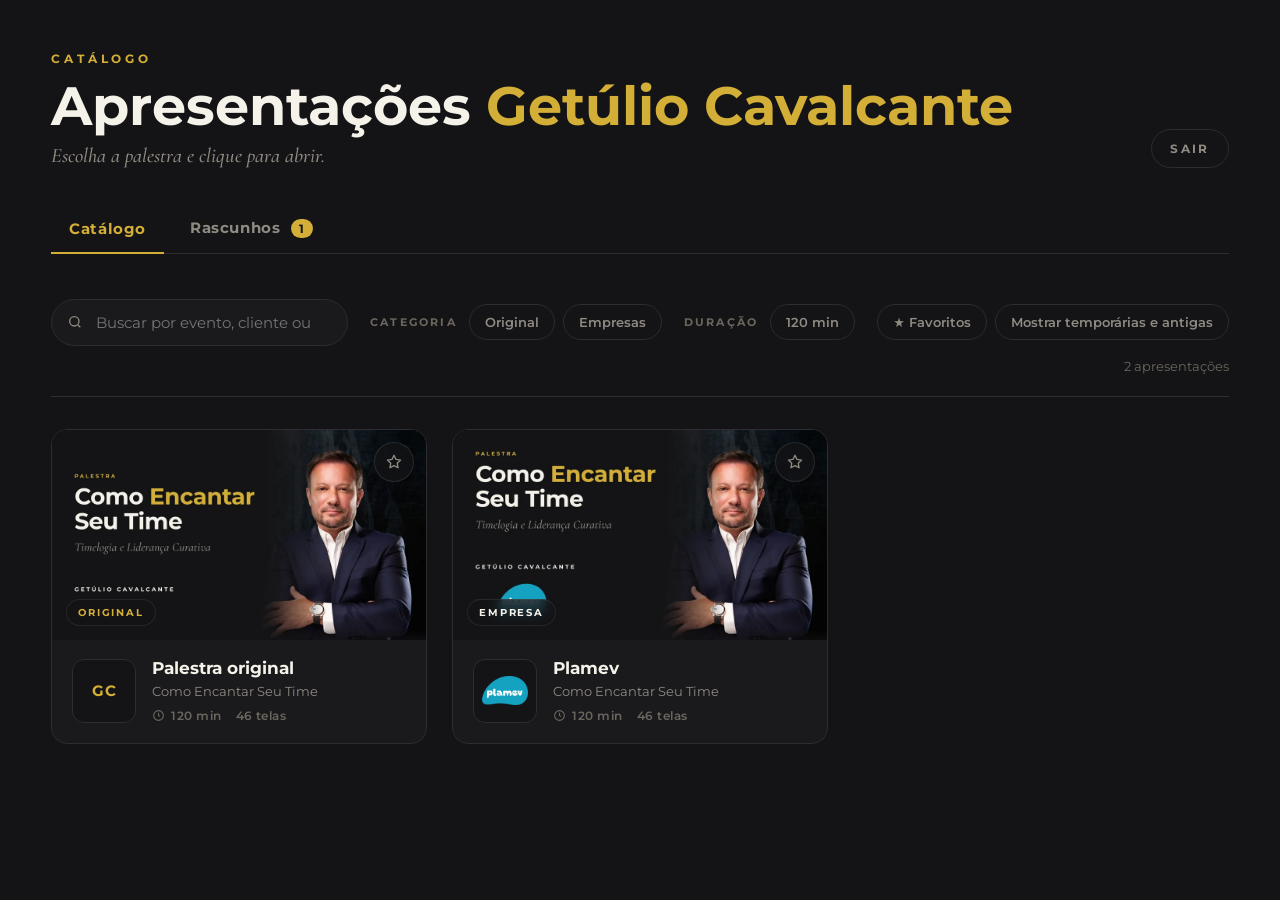
==== commit 7515310e: "Catálogo: aba Rascunhos com botões Abrir e Ativar; ativação faz commit e o build roda sozinho no Git" ====
--- a/publicar/apresentacoes/index.html
+++ b/publicar/apresentacoes/index.html
@@ -74,6 +74,25 @@
 .empty{grid-column:1/-1;text-align:center;padding:80px 20px;color:var(--mut)}
 .empty b{display:block;font-family:"Cormorant Garamond",Georgia,serif;font-style:italic;font-weight:500;font-size:28px;color:var(--cream);margin-bottom:8px}
 .past{opacity:.62}
+[hidden]{display:none!important}
+.tabs{margin-top:clamp(24px,3vw,40px);display:flex;gap:8px;border-bottom:1px solid var(--line)}
+.tab{background:none;border:0;border-bottom:2px solid transparent;padding:12px 18px 14px;font-size:15px;font-weight:700;letter-spacing:.04em;color:var(--mut);cursor:pointer;margin-bottom:-1px;transition:color .25s,border-color .25s}
+.tab:hover{color:var(--cream)}
+.tab[aria-selected="true"]{color:var(--gold);border-bottom-color:var(--gold)}
+.tab span{display:inline-block;min-width:22px;margin-left:6px;padding:2px 7px;border-radius:999px;background:var(--gold);color:#141416;font-size:12px}
+.tab span:empty{display:none}
+body.ras .bar{display:none}
+.acts{display:flex;gap:10px;padding:0 20px 20px;position:relative;z-index:2}
+.btn{flex:1;border-radius:999px;padding:12px 16px;font-size:13px;font-weight:700;letter-spacing:.12em;text-align:center;text-decoration:none;cursor:pointer;border:1px solid var(--line);background:transparent;color:var(--cream);transition:border-color .25s,background .25s,color .25s}
+.btn:hover{border-color:var(--mut2)}
+.btn.gold{background:var(--gold);border-color:var(--gold);color:#141416}
+.btn.gold:hover{filter:brightness(1.08)}
+.btn[disabled]{opacity:.5;cursor:default}
+.note{padding:0 20px 18px;font-size:12px;color:var(--mut);line-height:1.5}
+.tag.r{color:#141416;background:var(--gold);border-color:var(--gold)}
+.toast{position:fixed;left:50%;bottom:28px;transform:translate(-50%,20px);background:var(--bg2);border:1px solid var(--gold);color:var(--cream);border-radius:14px;padding:14px 22px;font-size:14px;max-width:min(560px,90vw);opacity:0;pointer-events:none;transition:opacity .4s,transform .4s var(--ease);z-index:20}
+.toast.on{opacity:1;transform:translate(-50%,0)}
+
 @media (prefers-reduced-motion:reduce){.in{animation:none;opacity:1;transform:none;filter:none}}
 </style>
 </head>
@@ -88,6 +107,11 @@
     <a class="out in" style="--d:.4" href="/api/sair">SAIR</a>
   </header>
 
+  <nav class="tabs in" style="--d:.42">
+    <button class="tab" id="tabCat" aria-selected="true">Catálogo</button>
+    <button class="tab" id="tabRas" aria-selected="false">Rascunhos <span id="nRas"></span></button>
+  </nav>
+
   <div class="bar in" style="--d:.45">
     <label class="search"><svg viewBox="0 0 24 24"><circle cx="11" cy="11" r="7"/><path d="m20 20-3.5-3.5"/></svg>
       <input id="q" type="search" placeholder="Buscar por evento, cliente ou cidade" aria-label="Buscar"></label>
@@ -101,10 +125,13 @@
   </div>
 
   <div class="grid" id="grid"></div>
+  <div class="grid" id="gridRas" hidden></div>
+  <div class="toast" id="toast" role="status"></div>
 </div>
 
 <script>
-const DATA = [{"slug": "original", "titulo": "Como Encantar Seu Time", "evento": "Palestra original", "cliente": "", "cidade": "", "data": "", "duracao": 120, "categoria": "original", "fixa": true, "telas": 46, "logo": "", "capa": true}, {"slug": "plamev", "titulo": "Como Encantar Seu Time", "evento": "Plamev", "cliente": "Plamev", "cidade": "", "data": "", "duracao": 120, "categoria": "empresa", "fixa": true, "telas": 46, "logo": "[data-uri]", "capa": true}];
+const ALL = [{"slug": "original", "titulo": "Como Encantar Seu Time", "evento": "Palestra original", "cliente": "", "cidade": "", "data": "", "duracao": 120, "categoria": "original", "fixa": true, "telas": 46, "logo": "", "capa": true, "rascunho": false, "substitui": "", "arquivada": false}, {"slug": "original-rascunho", "titulo": "Como Encantar Seu Time", "evento": "Novo modelo original", "cliente": "", "cidade": "", "data": "", "duracao": 80, "categoria": "original", "fixa": true, "telas": 49, "logo": "", "capa": true, "rascunho": true, "substitui": "original", "arquivada": false}, {"slug": "plamev", "titulo": "Como Encantar Seu Time", "evento": "Plamev", "cliente": "Plamev", "cidade": "", "data": "", "duracao": 120, "categoria": "empresa", "fixa": true, "telas": 46, "logo": "[data-uri]", "capa": true, "rascunho": false, "substitui": "", "arquivada": false}];
+const DATA = ALL.filter(c => !c.rascunho), RAS = ALL.filter(c => c.rascunho);
 const CAT = { original: 'Original', empresa: 'Empresas', igreja: 'Igrejas', evento: 'Eventos' };
 const CAT1 = { original: 'ORIGINAL', empresa: 'EMPRESA', igreja: 'IGREJA', evento: 'EVENTO' };
 const MES = ['jan', 'fev', 'mar', 'abr', 'mai', 'jun', 'jul', 'ago', 'set', 'out', 'nov', 'dez'];
@@ -118,7 +145,7 @@
 const saveFavs = () => { try { localStorage.setItem('lds-favoritos', JSON.stringify([...favs])); } catch (e) {} };
 
 /* temporária: sai do catálogo depois da data do evento (o link continua valendo) */
-const escondida = c => !c.fixa && (!c.data || c.data < hoje);
+const escondida = c => c.arquivada || (!c.fixa && (!c.data || c.data < hoje));
 const st = { q: '', cat: '', dur: 0, fav: false, old: false };
 
 function chips(el, items, key) {
@@ -155,7 +182,7 @@
     const thumb = c.capa ? `<img src="${c.slug}/capa.webp" alt="" loading="lazy">`
       : `<div class="ph">${c.logo ? `<img src="${c.logo}" alt="">` : '<b>GETÚLIO CAVALCANTE</b>'}</div>`;
     const lg = c.logo ? `<img src="${c.logo}" alt="${esc(c.cliente)}">` : '<b>GC</b>';
-    const tags = `<span class="tag ${c.categoria === 'original' ? 'g' : ''}">${CAT1[c.categoria]}</span>` + (!c.fixa ? '<span class="tag">TEMPORÁRIA</span>' : '');
+    const tags = `<span class="tag ${c.categoria === 'original' ? 'g' : ''}">${CAT1[c.categoria]}</span>` + (c.arquivada ? '<span class="tag">ARQUIVADA</span>' : !c.fixa ? '<span class="tag">TEMPORÁRIA</span>' : '');
     const meta = [c.data ? `<span>${IC.cal}${fmtData(c.data)}</span>` : '', c.duracao ? `<span>${IC.clock}${c.duracao} min</span>` : '', `<span>${c.telas} telas</span>`].join('');
     return `<article class="card in${escondida(c) ? ' past' : ''}" style="--d:${(0.5 + i * 0.06).toFixed(2)}">
       <a class="open" href="${c.slug}/" aria-label="Abrir ${esc(nome)}"></a>
@@ -176,6 +203,49 @@
   });
 }
 render();
+
+/* ---------- aba Rascunhos ---------- */
+const toast = t => { const el = document.getElementById('toast'); el.textContent = t; el.classList.add('on'); clearTimeout(toast.t); toast.t = setTimeout(() => el.classList.remove('on'), 7000); };
+document.getElementById('nRas').textContent = RAS.length || '';
+function aba(r) {
+  document.body.classList.toggle('ras', r);
+  document.getElementById('tabCat').setAttribute('aria-selected', !r); document.getElementById('tabRas').setAttribute('aria-selected', r);
+  document.getElementById('grid').hidden = r; document.getElementById('gridRas').hidden = !r;
+  document.getElementById('count').textContent = '';
+  if (r) renderRas(); else render();
+  try { history.replaceState(null, '', r ? '#rascunhos' : location.pathname); } catch (e) {}
+}
+document.getElementById('tabCat').onclick = () => aba(false);
+document.getElementById('tabRas').onclick = () => aba(true);
+function renderRas() {
+  const g = document.getElementById('gridRas');
+  if (!RAS.length) { g.innerHTML = '<div class="empty"><b>Nenhum rascunho.</b>Quando o Claude subir uma apresentação nova, ela aparece aqui antes de ir para o catálogo.</div>'; return; }
+  g.innerHTML = RAS.map((c, i) => {
+    const nome = c.evento || c.titulo;
+    const thumb = c.capa ? `<img src="${c.slug}/capa.webp" alt="" loading="lazy">` : `<div class="ph">${c.logo ? `<img src="${c.logo}" alt="">` : '<b>GETÚLIO CAVALCANTE</b>'}</div>`;
+    const alvo = c.substitui ? `Ao ativar, este rascunho vira a apresentação <b>${esc(c.substitui === 'original' ? 'Original' : c.substitui)}</b> do catálogo e a versão atual fica arquivada.` : 'Ao ativar, esta apresentação entra no catálogo.';
+    return `<article class="card in" style="--d:${(0.2 + i * 0.06).toFixed(2)}">
+      <div class="thumb">${thumb}<div class="tags"><span class="tag r">RASCUNHO</span></div></div>
+      <div class="info"><div class="lg"><b>GC</b></div><div class="txt">
+        <div class="ev">${esc(nome)}</div><div class="city">${esc(c.titulo)}</div>
+        <div class="meta">${c.duracao ? `<span>${IC.clock}${c.duracao} min</span>` : ''}<span>${c.telas} telas</span></div></div></div>
+      <div class="note">${alvo}</div>
+      <div class="acts"><a class="btn" href="${c.slug}/">ABRIR</a><button class="btn gold" data-ativar="${c.slug}">ATIVAR</button></div>
+    </article>`;
+  }).join('');
+  g.querySelectorAll('[data-ativar]').forEach(b => b.onclick = async () => {
+    const c = RAS.find(x => x.slug === b.dataset.ativar);
+    if (!confirm(`Ativar "${c.evento || c.titulo}"?` + (c.substitui ? '\n\nEle passa a ser a apresentação original do catálogo. A versão atual fica arquivada (continua acessível em "Mostrar temporárias e antigas").' : ''))) return;
+    b.disabled = true; b.textContent = 'ATIVANDO...';
+    try {
+      const r = await fetch('/api/ativar', { method: 'POST', headers: { 'content-type': 'application/json' }, body: JSON.stringify({ slug: c.slug }) });
+      const j = await r.json().catch(() => ({}));
+      if (!r.ok) throw new Error(j.erro || 'Não deu certo.');
+      b.textContent = 'ATIVADO'; toast('Ativado. Em 2 a 3 minutos o catálogo já mostra a nova versão. Atualize a página.');
+    } catch (e) { b.disabled = false; b.textContent = 'ATIVAR'; toast(e.message); }
+  });
+}
+if (location.hash === '#rascunhos') aba(true);
 /* depois da primeira montagem, os cards não animam de novo a cada filtro */
 setTimeout(() => document.head.insertAdjacentHTML('beforeend', '<style>.grid .card.in{animation:none;opacity:1;transform:none;filter:none}</style>'), 2500);
 </script>
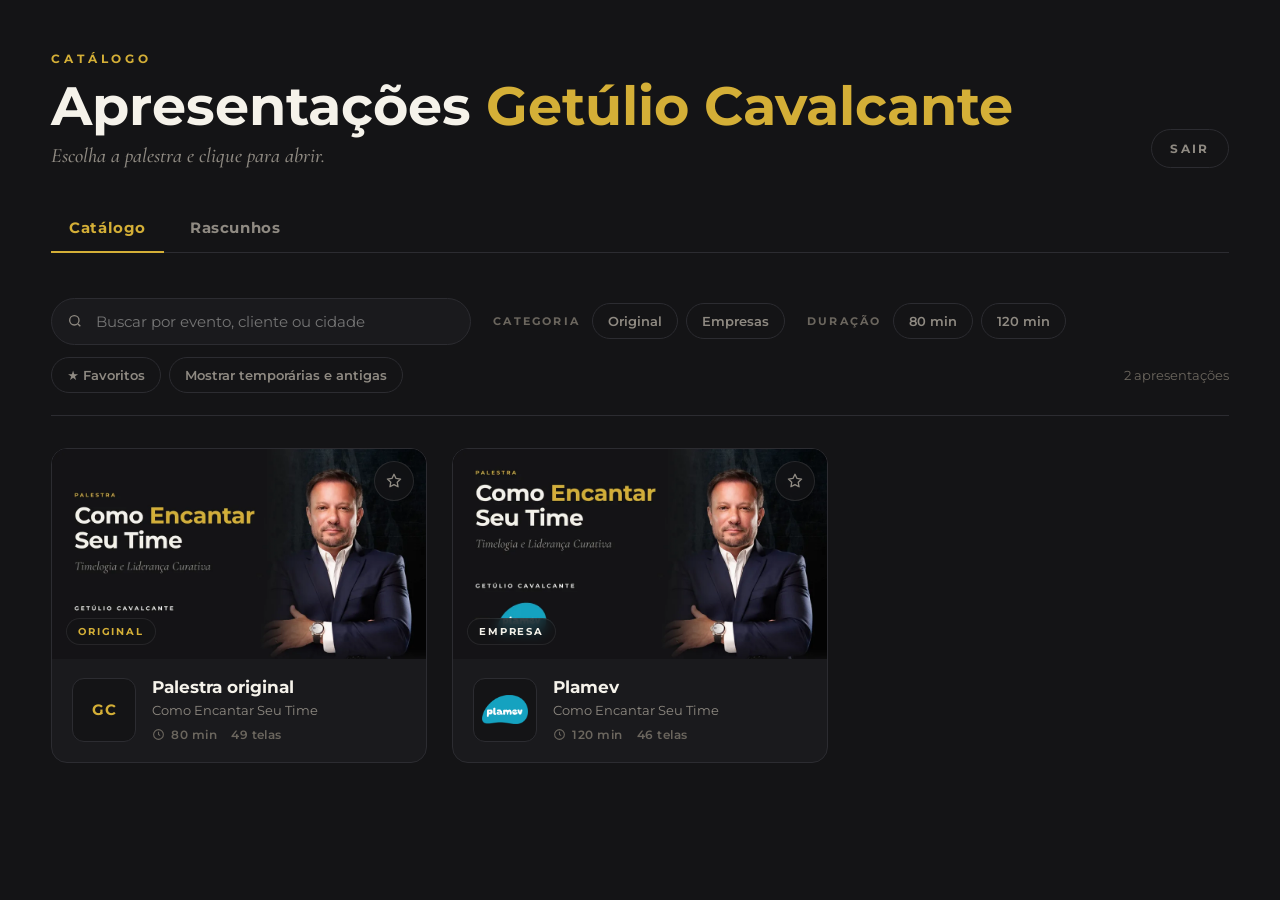
==== commit fa2711b1: "Build automático: Ativa rascunho original-rascunho: vira "original"; versão anterior arquivada como " ====
--- a/publicar/apresentacoes/index.html
+++ b/publicar/apresentacoes/index.html
@@ -130,7 +130,7 @@
 </div>
 
 <script>
-const ALL = [{"slug": "original", "titulo": "Como Encantar Seu Time", "evento": "Palestra original", "cliente": "", "cidade": "", "data": "", "duracao": 120, "categoria": "original", "fixa": true, "telas": 46, "logo": "", "capa": true, "rascunho": false, "substitui": "", "arquivada": false}, {"slug": "original-rascunho", "titulo": "Como Encantar Seu Time", "evento": "Novo modelo original", "cliente": "", "cidade": "", "data": "", "duracao": 80, "categoria": "original", "fixa": true, "telas": 49, "logo": "", "capa": true, "rascunho": true, "substitui": "original", "arquivada": false}, {"slug": "plamev", "titulo": "Como Encantar Seu Time", "evento": "Plamev", "cliente": "Plamev", "cidade": "", "data": "", "duracao": 120, "categoria": "empresa", "fixa": true, "telas": 46, "logo": "[data-uri]", "capa": true, "rascunho": false, "substitui": "", "arquivada": false}];
+const ALL = [{"slug": "original", "titulo": "Como Encantar Seu Time", "evento": "Palestra original", "cliente": "", "cidade": "", "data": "", "duracao": 80, "categoria": "original", "fixa": true, "telas": 49, "logo": "", "capa": true, "rascunho": false, "substitui": "", "arquivada": false}, {"slug": "original-2025", "titulo": "Como Encantar Seu Time", "evento": "Palestra original (versão 2025)", "cliente": "", "cidade": "", "data": "", "duracao": 120, "categoria": "original", "fixa": true, "telas": 46, "logo": "", "capa": false, "rascunho": false, "substitui": "", "arquivada": true}, {"slug": "plamev", "titulo": "Como Encantar Seu Time", "evento": "Plamev", "cliente": "Plamev", "cidade": "", "data": "", "duracao": 120, "categoria": "empresa", "fixa": true, "telas": 46, "logo": "[data-uri]", "capa": true, "rascunho": false, "substitui": "", "arquivada": false}];
 const DATA = ALL.filter(c => !c.rascunho), RAS = ALL.filter(c => c.rascunho);
 const CAT = { original: 'Original', empresa: 'Empresas', igreja: 'Igrejas', evento: 'Eventos' };
 const CAT1 = { original: 'ORIGINAL', empresa: 'EMPRESA', igreja: 'IGREJA', evento: 'EVENTO' };
@@ -205,7 +205,7 @@
 render();
 
 /* ---------- aba Rascunhos ---------- */
-const toast = t => { const el = document.getElementById('toast'); el.textContent = t; el.classList.add('on'); clearTimeout(toast.t); toast.t = setTimeout(() => el.classList.remove('on'), 7000); };
+const toast = t => { const el = document.getElementById('toast'); el.textContent = t; el.classList.add('on'); clearTimeout(toast.t); toast.t = setTimeout(() => el.classList.remove('on'), 20000); };
 document.getElementById('nRas').textContent = RAS.length || '';
 function aba(r) {
   document.body.classList.toggle('ras', r);
@@ -240,7 +240,7 @@
     try {
       const r = await fetch('/api/ativar', { method: 'POST', headers: { 'content-type': 'application/json' }, body: JSON.stringify({ slug: c.slug }) });
       const j = await r.json().catch(() => ({}));
-      if (!r.ok) throw new Error(j.erro || 'Não deu certo.');
+      if (!r.ok) throw new Error(j.erro || ('Não deu certo (erro ' + r.status + '). Tente de novo em 1 minuto.'));
       b.textContent = 'ATIVADO'; toast('Ativado. Em 2 a 3 minutos o catálogo já mostra a nova versão. Atualize a página.');
     } catch (e) { b.disabled = false; b.textContent = 'ATIVAR'; toast(e.message); }
   });
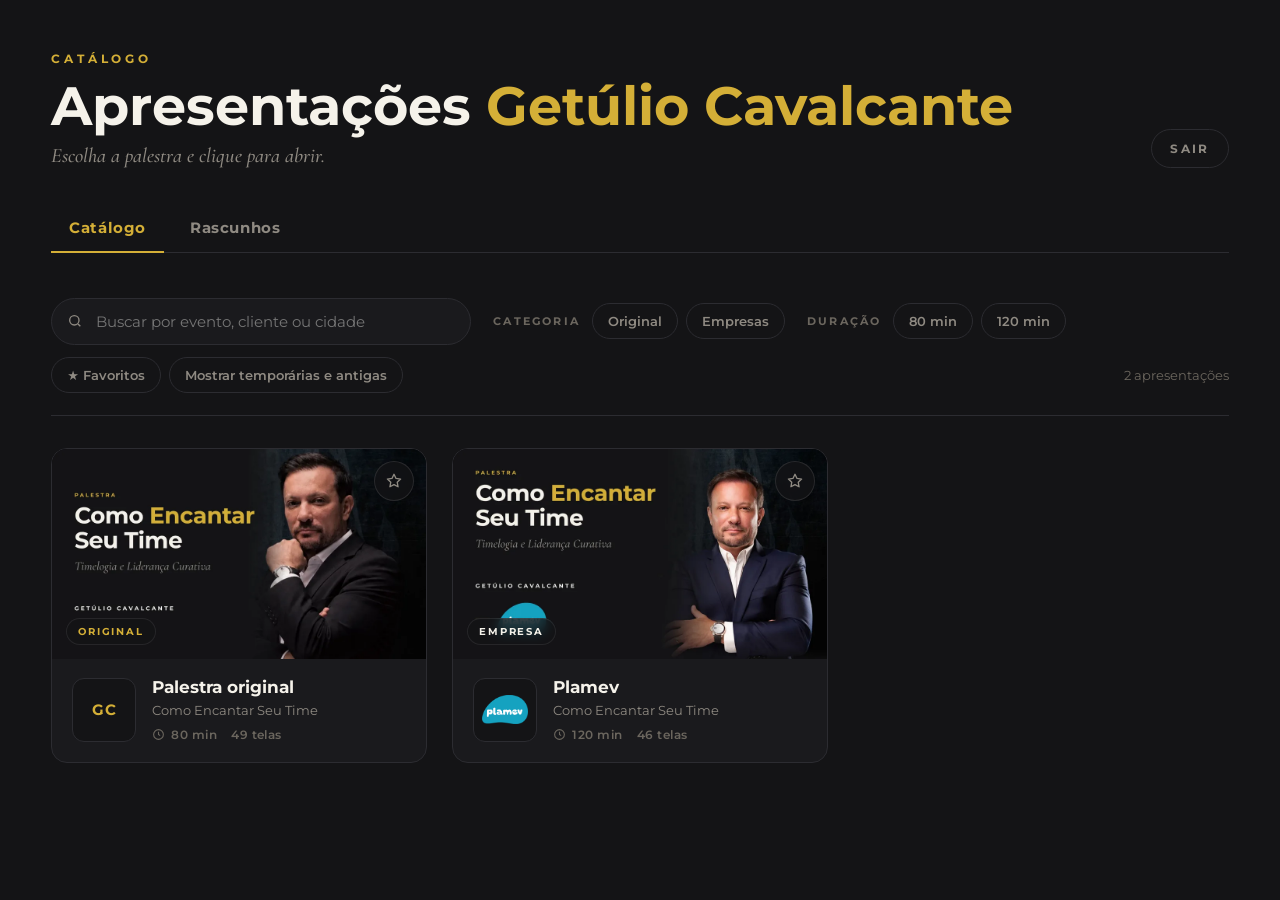
==== commit 8ccd509d: "Pós-ativação: capas da nova original e da 2025 arquivada, tempos da raiz 2026 (80 min), Ativar apaga" ====
--- a/publicar/apresentacoes/index.html
+++ b/publicar/apresentacoes/index.html
@@ -130,7 +130,7 @@
 </div>
 
 <script>
-const ALL = [{"slug": "original", "titulo": "Como Encantar Seu Time", "evento": "Palestra original", "cliente": "", "cidade": "", "data": "", "duracao": 80, "categoria": "original", "fixa": true, "telas": 49, "logo": "", "capa": true, "rascunho": false, "substitui": "", "arquivada": false}, {"slug": "original-2025", "titulo": "Como Encantar Seu Time", "evento": "Palestra original (versão 2025)", "cliente": "", "cidade": "", "data": "", "duracao": 120, "categoria": "original", "fixa": true, "telas": 46, "logo": "", "capa": false, "rascunho": false, "substitui": "", "arquivada": true}, {"slug": "plamev", "titulo": "Como Encantar Seu Time", "evento": "Plamev", "cliente": "Plamev", "cidade": "", "data": "", "duracao": 120, "categoria": "empresa", "fixa": true, "telas": 46, "logo": "[data-uri]", "capa": true, "rascunho": false, "substitui": "", "arquivada": false}];
+const ALL = [{"slug": "original", "titulo": "Como Encantar Seu Time", "evento": "Palestra original", "cliente": "", "cidade": "", "data": "", "duracao": 80, "categoria": "original", "fixa": true, "telas": 49, "logo": "", "capa": true, "rascunho": false, "substitui": "", "arquivada": false}, {"slug": "original-2025", "titulo": "Como Encantar Seu Time", "evento": "Palestra original (versão 2025)", "cliente": "", "cidade": "", "data": "", "duracao": 120, "categoria": "original", "fixa": true, "telas": 46, "logo": "", "capa": true, "rascunho": false, "substitui": "", "arquivada": true}, {"slug": "plamev", "titulo": "Como Encantar Seu Time", "evento": "Plamev", "cliente": "Plamev", "cidade": "", "data": "", "duracao": 120, "categoria": "empresa", "fixa": true, "telas": 46, "logo": "[data-uri]", "capa": true, "rascunho": false, "substitui": "", "arquivada": false}];
 const DATA = ALL.filter(c => !c.rascunho), RAS = ALL.filter(c => c.rascunho);
 const CAT = { original: 'Original', empresa: 'Empresas', igreja: 'Igrejas', evento: 'Eventos' };
 const CAT1 = { original: 'ORIGINAL', empresa: 'EMPRESA', igreja: 'IGREJA', evento: 'EVENTO' };
